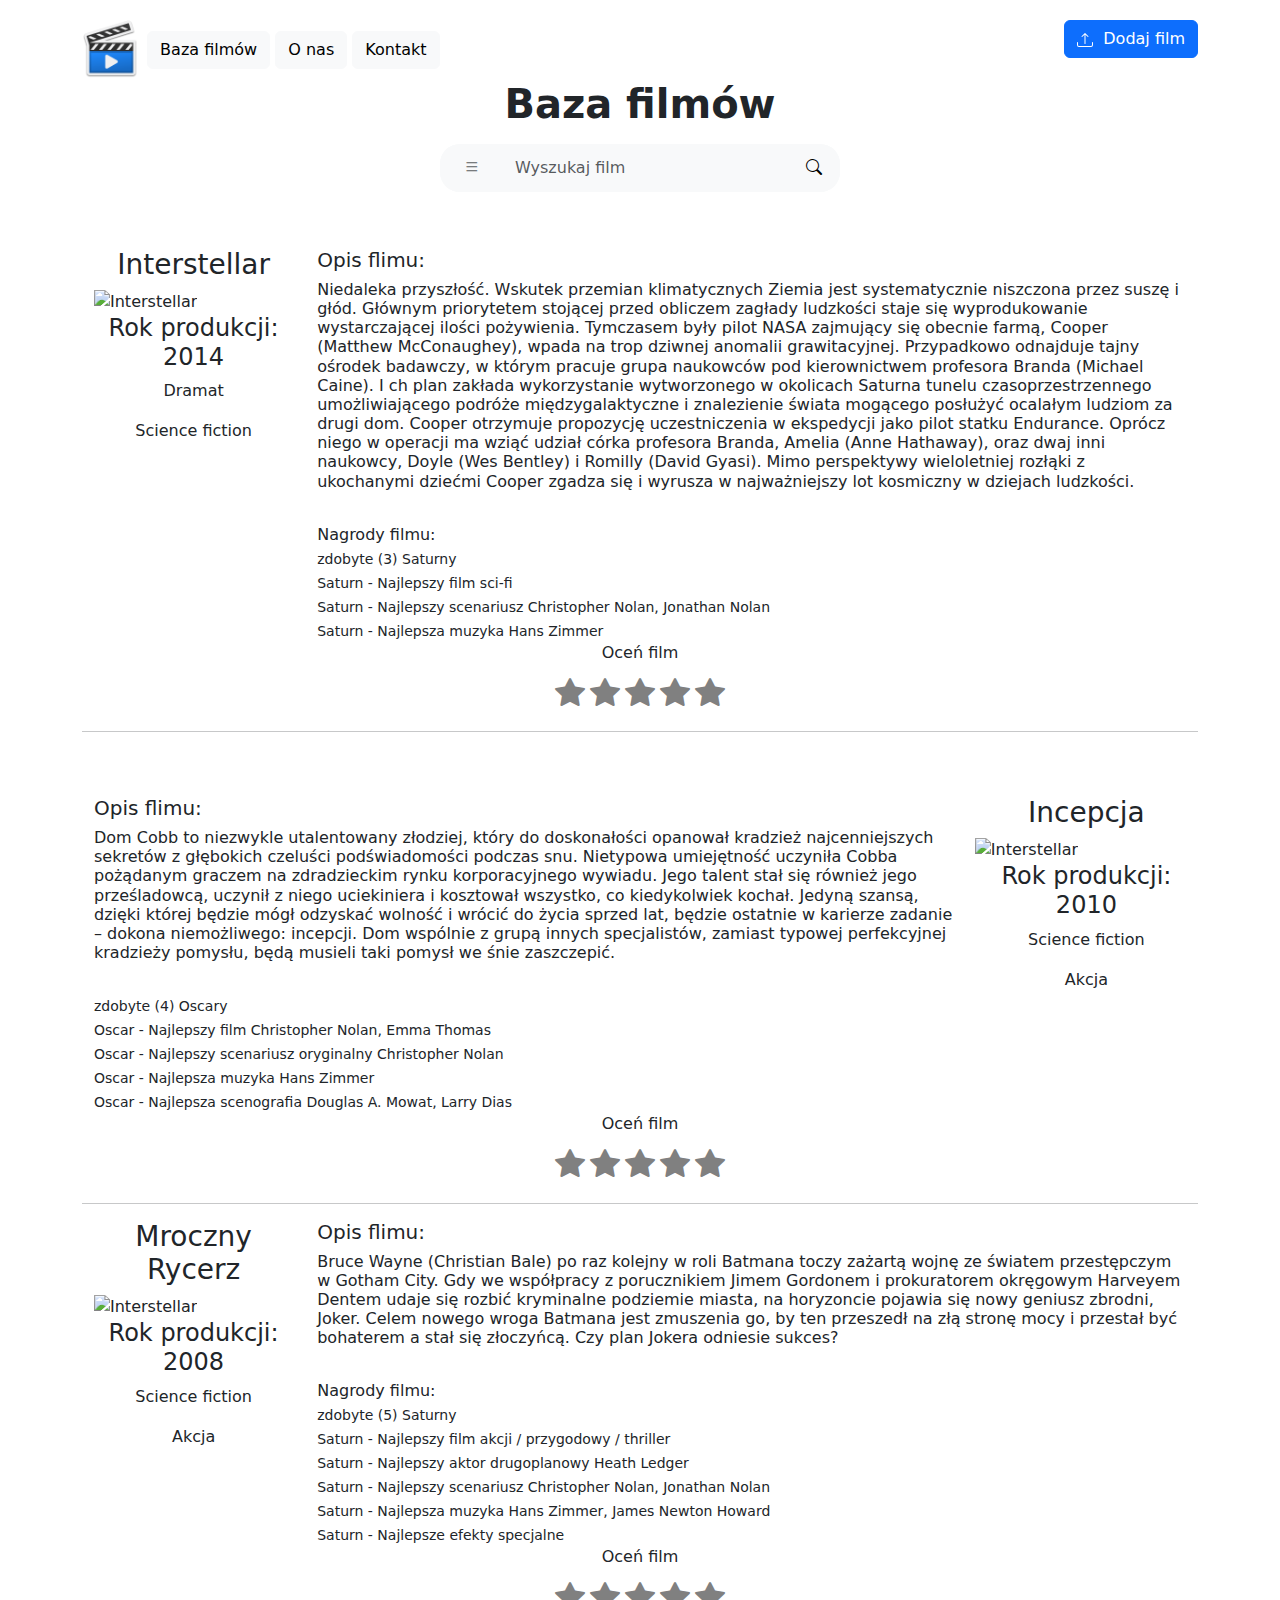
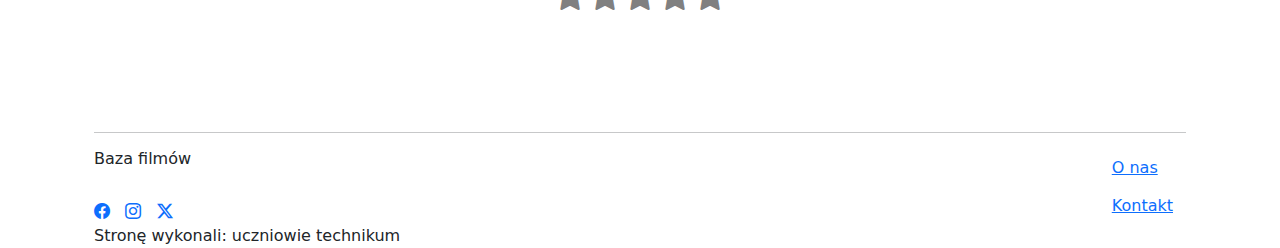
==== index.html @ 135ce3e7 "Add files via upload" ====
<!DOCTYPE html>
<html lang="pl">
<head>
    <meta charset="UTF-8">
    <meta name="viewport" content="width=device-width, initial-scale=1.0">
    <title>Baza filmów</title>
    <link rel="shortcut icon" href="movie.png" type="image/x-icon">
    <link rel="stylesheet" href="style.css">
    <link href="https://cdn.jsdelivr.net/npm/bootstrap@5.3.3/dist/css/bootstrap.min.css" rel="stylesheet" 
    integrity="sha384-QWTKZyjpPEjISv5WaRU9OFeRpok6YctnYmDr5pNlyT2bRjXh0JMhjY6hW+ALEwIH" crossorigin="anonymous">
    <link href="https://cdn.jsdelivr.net/npm/bootstrap-icons/font/bootstrap-icons.css" rel="stylesheet">

</head>
<body>
    <div class="container">
        <header>

            <div id="TopLeft">
                <a href="index.html"><img src="movie.png" alt="logo" width="60" height="60"></a>
                <a href="index.html"><button type="button" class="btn btn-light">Baza filmów</button></a>
                <a href="o-nas.html"><button type="button" class="btn btn-light">O nas</button></a>
                <a href="kontakt.html"><button type="button" class="btn btn-light">Kontakt</button></a>
            </div>

            <div id="TopRight">
                <a class="icon-link icon-link-hover" style="--bs-icon-link-transform: translate3d(0, -.125rem, 0);" href="dodawanieFilmu.html">
                    <button type="button" class="btn btn-primary">
                    <svg xmlns="http://www.w3.org/2000/svg" width="16" height="16" fill="currentColor" class="bi bi-upload" viewBox="0 0 16 16">
                        <path d="M.5 9.9a.5.5 0 0 1 .5.5v2.5a1 1 0 0 0 1 1h12a1 1 0 0 0 1-1v-2.5a.5.5 0 0 1 1 0v2.5a2 2 0 0 1-2 2H2a2 2 0 0 1-2-2v-2.5a.5.5 0 0 1 .5-.5"/>
                        <path d="M7.646 1.146a.5.5 0 0 1 .708 0l3 3a.5.5 0 0 1-.708.708L8.5 2.707V11.5a.5.5 0 0 1-1 0V2.707L5.354 4.854a.5.5 0 1 1-.708-.708z"/>
                      </svg>
                      &nbsp;Dodaj film
                    </button>
                  </a>
            </div>

        </header>

        <div class="container mt-4 text-center search-div" >
            <h1 class="fw-bold">Baza filmów</h1>
            <div class="d-flex justify-content-center mt-3">
                <div class="input-group search-bar">
                    <span class="input-group-text bg-light text-muted">
                        <div class="dropdown">
                            <button id="menuButton" class="input-group-text bg-light text-muted">
                                <i class="bi bi-list"></i>
                            </button>
                            <div id="categoryList" class="dropdown-menu">
                                <a class="dropdown-item" href="#">Akcja</a>
                                <a class="dropdown-item" href="#">Dramat</a>
                                <a class="dropdown-item" href="#">Komedia</a>
                                <a class="dropdown-item" href="#">Horror</a>
                                <a class="dropdown-item" href="#">Sci-Fi</a>
                            </div>
                        </div>
                        
                    </span>
                    <input type="text" class="form-control border-0 shadow-none" placeholder="Wyszukaj film" id="searchQuery">
                    <span class="input-group-text bg-light text-muted">
                        <button id="lens"><i class="bi bi-search"></i></button>
                    </span>
                </div>
            </div>
        </div>

        <main>
            
            <div class="container OddMovies" style="width: 20%;"> 
                    <h3 class="text-center title" >Interstellar</h3>
                    <img class="MoviePhotos" src="https://www.leslettresdelucie.fr/wp-content/uploads/2014/11/Interstellar-poster-2.jpg" alt="Interstellar">
                    <h4 class="text-center prodYear">Rok produkcji: 2014</h4>
                    <p class="text-center category">Dramat</p>
                    <p class="text-center category">Science fiction</p>
            </div>
            <div id="film1" class="container OddMovieDesc" style="width: 80%;"> 
                    <h5 class="text-left ">Opis flimu: </h5>
                    <h6 class="text-left  description">
                        Niedaleka przyszłość. Wskutek przemian klimatycznych Ziemia jest systematycznie niszczona przez suszę i głód.
                         Głównym priorytetem stojącej przed obliczem zagłady ludzkości staje się wyprodukowanie wystarczającej ilości pożywienia. 
                         Tymczasem były pilot NASA zajmujący się obecnie farmą, Cooper (Matthew McConaughey), wpada na trop dziwnej anomalii grawitacyjnej. 
                         Przypadkowo odnajduje tajny ośrodek badawczy, w którym pracuje grupa naukowców pod kierownictwem profesora Branda (Michael Caine). I
                         ch plan zakłada wykorzystanie wytworzonego w okolicach Saturna tunelu czasoprzestrzennego umożliwiającego podróże międzygalaktyczne
                          i znalezienie świata mogącego posłużyć ocalałym ludziom za drugi dom. Cooper otrzymuje propozycję uczestniczenia w ekspedycji jako pilot 
                          statku Endurance. Oprócz niego w operacji ma wziąć udział córka profesora Branda, Amelia (Anne Hathaway), oraz dwaj inni naukowcy, Doyle 
                          (Wes Bentley) i Romilly (David Gyasi). Mimo perspektywy wieloletniej rozłąki z ukochanymi dziećmi Cooper zgadza się i wyrusza w 
                          najważniejszy lot kosmiczny w dziejach ludzkości.
                    </h6>
                    <br>
                    Nagrody filmu: <br>
                    <small class="awards">
                        zdobyte (3) Saturny <br>
                        Saturn - Najlepszy film sci-fi <br>
                        Saturn - Najlepszy scenariusz Christopher Nolan, Jonathan Nolan <br>
                        Saturn - Najlepsza muzyka Hans Zimmer <br>
                    </small>
                  
            </div> 
            <div class="container mt-5 text-center oceny">
                
                <h6 class="text-center">Oceń film</h6>
                <form action="" method="post">
                    <div class="rating" id="rating">
                        <input type="radio" id="m1star5" name="rating" value="5">
                        <label for="m1star5"><i class="bi bi-star-fill"></i></label>
            
                        <input type="radio" id="m1star4" name="rating" value="4">
                        <label for="m1star4"><i class="bi bi-star-fill"></i></label>
            
                        <input type="radio" id="m1star3" name="rating" value="3">
                        <label for="m1star3"><i class="bi bi-star-fill"></i></label>
            
                        <input type="radio" id="m1star2" name="rating" value="2">
                        <label for="m1star2"><i class="bi bi-star-fill"></i></label>
            
                        <input type="radio" id="m1star1" name="rating" value="1">
                        <label for="m1star1"><i class="bi bi-star-fill"></i></label>
                    </div>
                </form>
            </div>
            
            <hr>

            <div id="film1" class="EvenMovies" style="width: 20%;"> 
                <br><br>
                    <h3 class="text-center title">Incepcja</h3>
                    <img class="MoviePhotos" src="https://encyklopediafantastyki.pl/images/7/74/Incepcja.jpg" alt="Interstellar">
                    <h4 class="text-center prodYear">Rok produkcji: 2010</h4>
                    <p class="text-center category">Science fiction</p>
                    <p class="text-center category">Akcja</p>
            </div>
            <div class="container EvenMoviesDesc" style="width: 80%;"> 
                <br><br>
                <h5 class="text-left ">Opis flimu: </h5>
                    <h6 class="text-left  description">
                        Dom Cobb to niezwykle utalentowany złodziej, który do doskonałości opanował 
                        kradzież najcenniejszych sekretów z głębokich czeluści podświadomości podczas snu. 
                        Nietypowa umiejętność uczyniła Cobba pożądanym graczem na zdradzieckim rynku korporacyjnego wywiadu. 
                        Jego talent stał się również jego prześladowcą, uczynił z niego uciekiniera i kosztował 
                        wszystko, co kiedykolwiek kochał. Jedyną szansą, dzięki której będzie mógł odzyskać wolność i 
                        wrócić do życia sprzed lat, będzie ostatnie w karierze zadanie – dokona niemożliwego: incepcji. 
                        Dom wspólnie z grupą innych specjalistów, zamiast typowej perfekcyjnej kradzieży pomysłu, będą 
                        musieli taki pomysł we śnie zaszczepić.
                    </h6>
                    <br>
                    <small class="awards">
                        zdobyte (4) Oscary <br>
                        Oscar - Najlepszy film Christopher Nolan, Emma Thomas <br>
                        Oscar - Najlepszy scenariusz oryginalny Christopher Nolan <br>
                        Oscar - Najlepsza muzyka Hans Zimmer <br>
                        Oscar - Najlepsza scenografia Douglas A. Mowat, Larry Dias <br>
                    </small>
                  
            </div> 
            <div class="container mt-5 text-center oceny">
                <h6>Oceń film</h6>
                <form>
                    <div class="rating">
                        <input type="radio" id="m2star5" name="rating" value="5">
                        <label for="m2star5"><i class="bi bi-star-fill"></i></label>
            
                        <input type="radio" id="m2star4" name="rating" value="4">
                        <label for="m2star4"><i class="bi bi-star-fill"></i></label>
            
                        <input type="radio" id="m2star3" name="rating" value="3">
                        <label for="m2star3"><i class="bi bi-star-fill"></i></label>
            
                        <input type="radio" id="m2star2" name="rating" value="2">
                        <label for="m2star2"><i class="bi bi-star-fill"></i></label>
            
                        <input type="radio" id="m2star1" name="rating" value="1">
                        <label for="m2star1"><i class="bi bi-star-fill"></i></label>
                    </div>
                </form>
            </div>

            <hr>
        <div id="film1" class="container OddMovies" style="width: 20%;"> 
            <h3 class="text-center title">Mroczny Rycerz</h3>
            <img class="MoviePhotos" src="https://a.allegroimg.com/original/114bea/161cde6f48a498586017d148f632/Plakat-filmowy-The-Dark-Knight-BATMAN-2008-100x70-240" alt="Interstellar">
            <h4 class="text-center prodYear">Rok produkcji: 2008</h4>
            <p class="text-center category">Science fiction</p>
            <p class="text-center category">Akcja</p>
        </div>

        <div class="container OddMovieDesc" style="width: 80%;"> 
                <h5 class="text-left ">Opis flimu: </h5>
                <h6 class="text-left  description">
                    Bruce Wayne (Christian Bale) po raz kolejny w roli Batmana toczy zażartą wojnę ze światem przestępczym w Gotham City. 
                    Gdy we współpracy z porucznikiem Jimem Gordonem i prokuratorem okręgowym Harveyem Dentem udaje się rozbić kryminalne 
                    podziemie miasta, na horyzoncie pojawia się nowy geniusz zbrodni, Joker. Celem nowego wroga Batmana jest zmuszenia go,
                     by ten przeszedł na złą stronę mocy i przestał być bohaterem a stał się złoczyńcą. Czy plan Jokera odniesie sukces?
                </h6>
                <br>
                Nagrody filmu: <br>
                <small class="awards">
                zdobyte (5) Saturny <br>
                Saturn - Najlepszy film akcji / przygodowy / thriller <br>
                Saturn - Najlepszy aktor drugoplanowy Heath Ledger <br>
                Saturn - Najlepszy scenariusz Christopher Nolan, Jonathan Nolan <br>
                Saturn - Najlepsza muzyka Hans Zimmer, James Newton Howard <br>
                Saturn - Najlepsze efekty specjalne <br>
                </small>
            
        </div> 
        <div class="container mt-5 text-center oceny">
            
            <h6 class="text-center">Oceń film</h6>
            <form>
                <div class="rating">
                    <input type="radio" id="m3star5" name="rating" value="5">
                    <label for="m3star5"><i class="bi bi-star-fill"></i></label>
        
                    <input type="radio" id="m3star4" name="rating" value="4">
                    <label for="m3star4"><i class="bi bi-star-fill"></i></label>
        
                    <input type="radio" id="m3star3" name="rating" value="3">
                    <label for="m3star3"><i class="bi bi-star-fill"></i></label>
        
                    <input type="radio" id="m3star2" name="rating" value="2">
                    <label for="m3star2"><i class="bi bi-star-fill"></i></label>
        
                    <input type="radio" id="m3star1" name="rating" value="1">
                    <label for="m3star1"><i class="bi bi-star-fill"></i></label>
                </div>
            </form>
        </div>  
        </main>

        
        <footer class="container mt-4">
            <br><br><br>
            <hr>
    
            <div id="BottomLeft">
                <a href="index.html" id="BazaFilmow"><h6>Baza filmów</h6></a><br>
                <a href="facebook.com"><i class="bi bi-facebook"></i></a> &nbsp;
                <a href="instagram.com"><i class="bi bi-instagram"></i></a> &nbsp;
                <a href="x.com"><i class="bi bi-twitter-x"></i></a><br>
                Stronę wykonali: uczniowie technikum
            </div>
    
            <div id="BottomRight">
            <a href="o-nas.html"><button type="button" class="btn btn-link">O nas</button></a><br>
            <a href="kontakt.html"><button type="button" class="btn btn-link">Kontakt</button></a><br>
            </div>
    
        </footer>

    </div>
    
    <script>
    document.addEventListener("DOMContentLoaded", function () {
        const menuButton = document.getElementById("menuButton");
        const categoryList = document.getElementById("categoryList");

        menuButton.addEventListener("click", function (event) {
            event.stopPropagation(); 
            categoryList.style.display = categoryList.style.display === "block" ? "none" : "block";
        });

        document.addEventListener("click", function (event) {
            if (!menuButton.contains(event.target) && !categoryList.contains(event.target)) {
                categoryList.style.display = "none";
            }
        });
    });

    </script>
    

</body>
</html>
---- style.css ----
body{
    overflow-y: scroll;
}

header{
    margin-top: 20px;
}

#TopLeft{
    float: left;
}
#TopRight{
    float: right;
}
.search-div{
    clear: both;
}
.search-bar {
    background-color: #f8f9fa !important; 
    border-radius: 20px;
    max-width: 400px;
    position: relative;
}

.search-bar input {
    border-radius: 20px !important;
    background-color: #f8f9fa !important; 
    border: none; 
}

.search-bar input:focus {
    border-radius: 20px !important;
    background-color: #f8f9fa !important; 
    box-shadow: none !important; 
    outline: none !important; 
}

.search-bar .input-group-text {
    border-radius: 20px !important;
    background-color: #f8f9fa !important; 
    border: none;
}
.dropdown {
    position: relative; 
}

#categoryList {
    clear: both;
    position: absolute;
    top: 100%;
    left: 0;
    background-color: white;
    border-radius: 5px;
    box-shadow: 0px 4px 6px rgba(0, 0, 0, 0.1);
    padding: 10px;
    min-width: 150px;
    z-index: 9999; 
    display: none;
    border: 2px solid black;
}


#categoryList a {
    display: block;
    padding: 8px 12px;
    text-decoration: none;
    color: black;
}

#categoryList a:hover {
    background-color: #f0f0f0;
}


#lens{
    border: none;
    background-color: #f8f9fa;
}



main{
    margin-top: 5%;
}
.OddMovies{
    float: left;
}


.OddMovieDesc{
    float: right ;
}

.EvenMovies{
    clear: both;
    float: right;
}
.EvenMoviesDesc{
    float: left;
}

.Movies {
    text-decoration: none;
    color: inherit;
}

.rating input {
    display: none;
}
.rating label {
    font-size: 30px;
    color: gray;
    cursor: pointer;
}
.rating input:checked ~ label {
    color: gold;
}
.oceny{
    clear: both;
    text-align: center;
}
footer{
    clear: both;
    
}

#BottomLeft{
    clear: both;
    float: left;
}
#BazaFilmow{
    text-decoration: none;
    color: inherit;
}

#BottomRight{
    float: right;
}

.MoviePhotos{
    width: 100%;
    height: 50%;
}
#description{
    width: 30%;

}
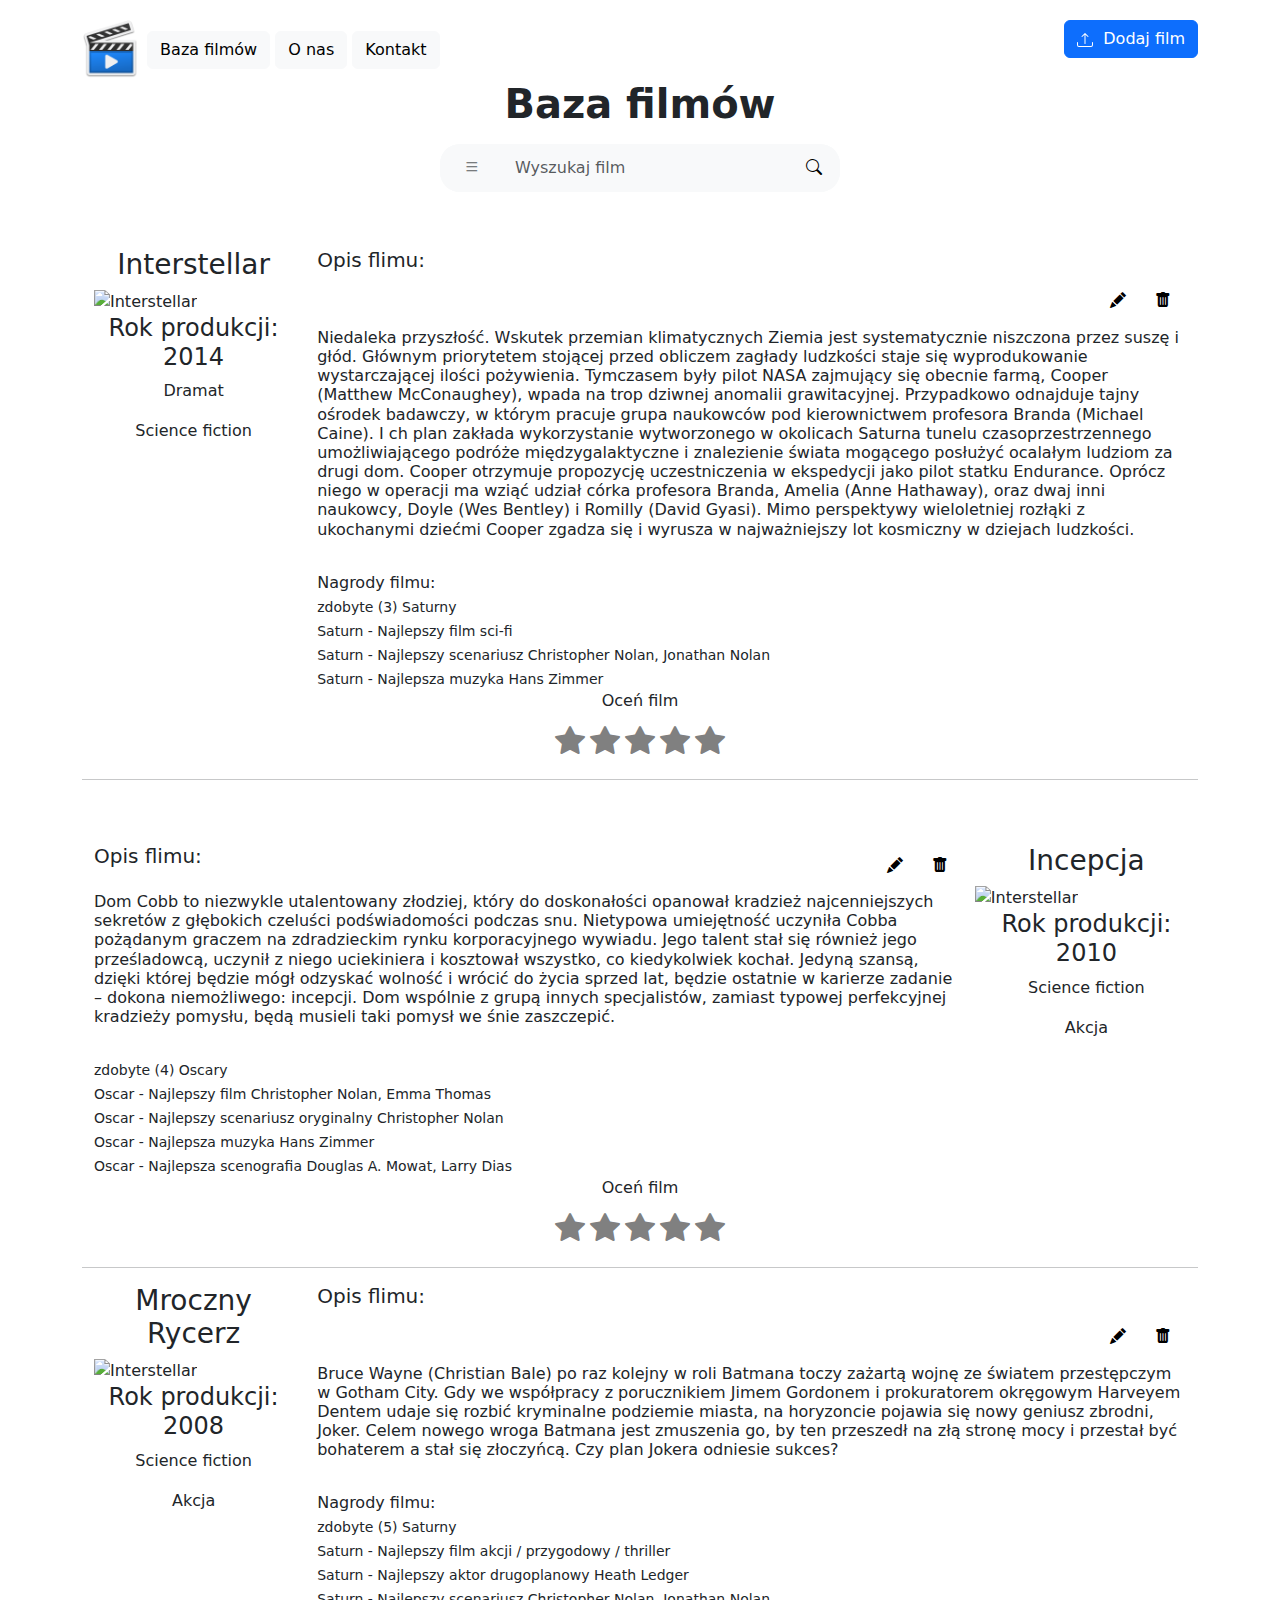
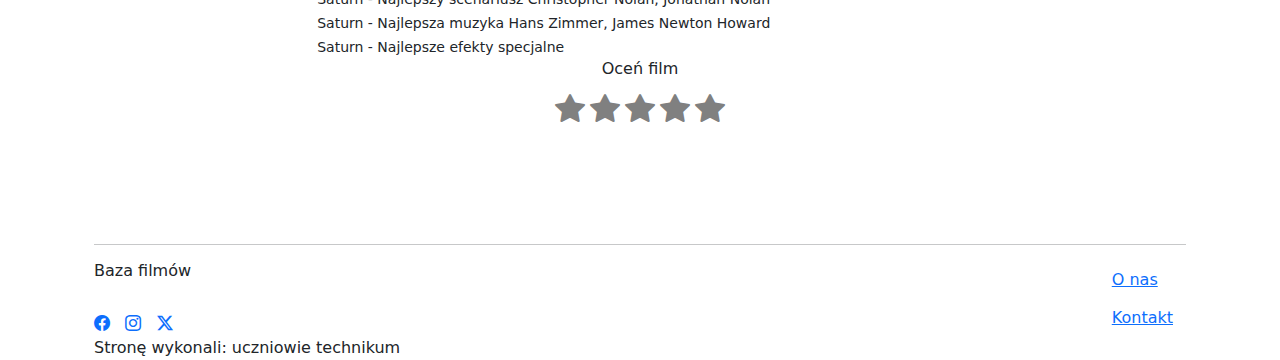
==== commit e31eaacc: "Update index.html" ====
--- a/index.html
+++ b/index.html
@@ -73,7 +73,11 @@
                     <p class="text-center category">Science fiction</p>
             </div>
             <div id="film1" class="container OddMovieDesc" style="width: 80%;"> 
-                    <h5 class="text-left ">Opis flimu: </h5>
+                    <div class="MovieHeader">
+                        <h5 class="text-left OddMovieH5">Opis flimu: </h5>
+                        <button class="MovieControls"><i class="bi bi-trash-fill"></i></button>
+                        <button class="MovieControls"><i class="bi bi-pencil-fill"></i></button>   
+                    </div><br><br>
                     <h6 class="text-left  description">
                         Niedaleka przyszłość. Wskutek przemian klimatycznych Ziemia jest systematycznie niszczona przez suszę i głód.
                          Głównym priorytetem stojącej przed obliczem zagłady ludzkości staje się wyprodukowanie wystarczającej ilości pożywienia. 
@@ -130,7 +134,11 @@
             </div>
             <div class="container EvenMoviesDesc" style="width: 80%;"> 
                 <br><br>
-                <h5 class="text-left ">Opis flimu: </h5>
+                <div class="OddMovieHeader">
+                    <h5 class="text-left MovieH5">Opis flimu: </h5>
+                    <button class="MovieControls"><i class="bi bi-trash-fill"></i></button>
+                    <button class="MovieControls"><i class="bi bi-pencil-fill"></i></button>   
+                </div><br><br>
                     <h6 class="text-left  description">
                         Dom Cobb to niezwykle utalentowany złodziej, który do doskonałości opanował 
                         kradzież najcenniejszych sekretów z głębokich czeluści podświadomości podczas snu. 
@@ -183,7 +191,11 @@
         </div>
 
         <div class="container OddMovieDesc" style="width: 80%;"> 
-                <h5 class="text-left ">Opis flimu: </h5>
+            <div class="MovieHeader">
+                <h5 class="text-left OddMovieH5">Opis flimu: </h5>
+                <button class="MovieControls"><i class="bi bi-trash-fill"></i></button>
+                <button class="MovieControls"><i class="bi bi-pencil-fill"></i></button>   
+            </div><br><br>
                 <h6 class="text-left  description">
                     Bruce Wayne (Christian Bale) po raz kolejny w roli Batmana toczy zażartą wojnę ze światem przestępczym w Gotham City. 
                     Gdy we współpracy z porucznikiem Jimem Gordonem i prokuratorem okręgowym Harveyem Dentem udaje się rozbić kryminalne 
@@ -233,9 +245,9 @@
     
             <div id="BottomLeft">
                 <a href="index.html" id="BazaFilmow"><h6>Baza filmów</h6></a><br>
-                <a href="facebook.com"><i class="bi bi-facebook"></i></a> &nbsp;
-                <a href="instagram.com"><i class="bi bi-instagram"></i></a> &nbsp;
-                <a href="x.com"><i class="bi bi-twitter-x"></i></a><br>
+                <a href="https://www.facebook.com/" target="_blank"><i class="bi bi-facebook"></i></a> &nbsp;
+                <a href="https://www.instagram.com/" target="_blank"><i class="bi bi-instagram"></i></a> &nbsp;
+                <a href="https://x.com/" target="_blank"><i class="bi bi-twitter-x"></i></a><br>
                 Stronę wykonali: uczniowie technikum
             </div>
     
@@ -269,4 +281,4 @@
     
 
 </body>
-</html>+</html>
--- a/style.css
+++ b/style.css
@@ -82,10 +82,20 @@
 main{
     margin-top: 5%;
 }
+
+
 .OddMovies{
     float: left;
 }
-
+.MovieH5{
+    float: left;
+}
+.MovieControls{
+    float: right;
+    border: none;
+    background-color: white;
+    margin: 1%;
+}
 
 .OddMovieDesc{
     float: right ;
@@ -145,3 +155,4 @@
     width: 30%;
 
 }
+
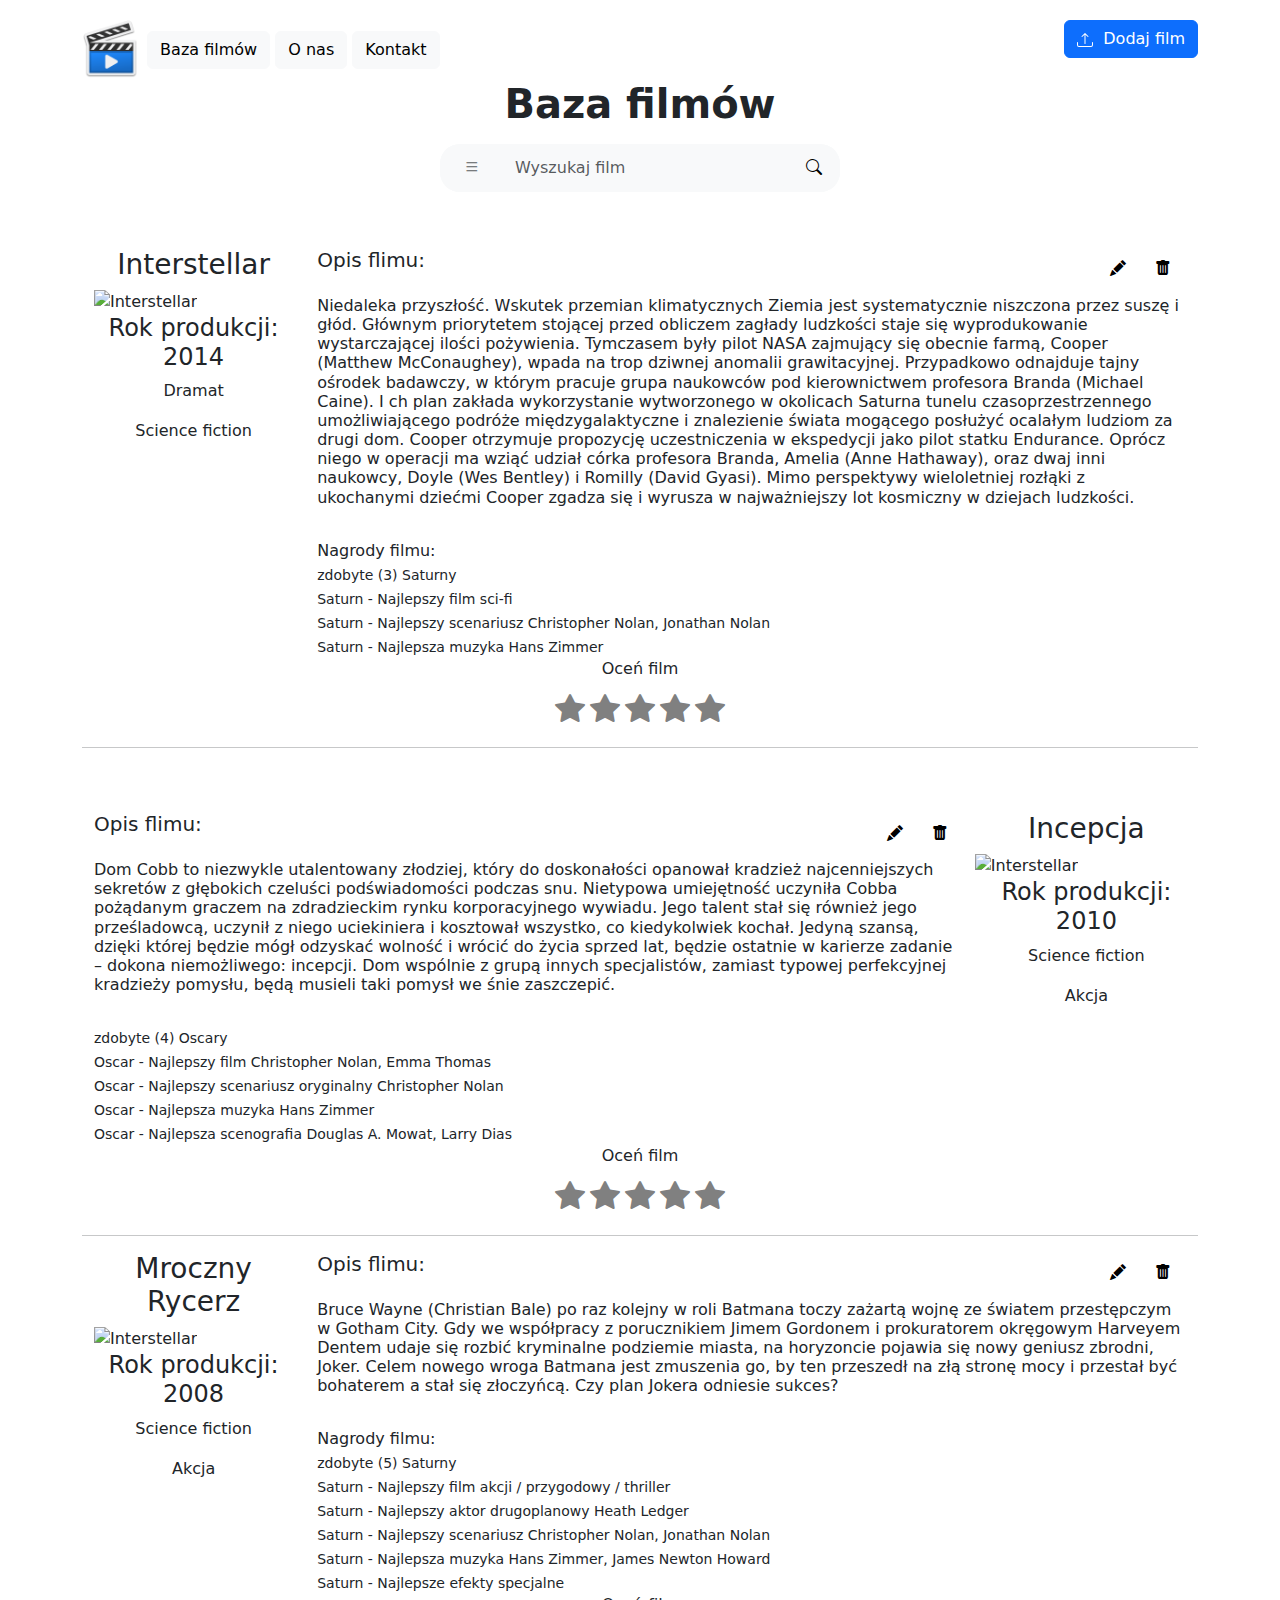
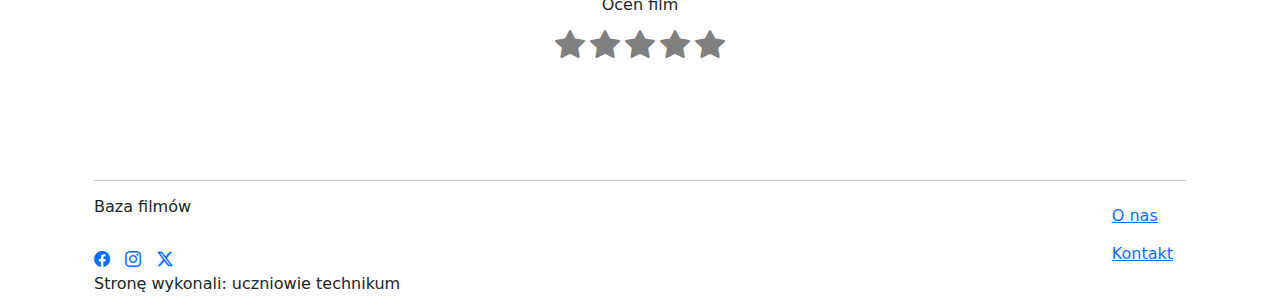
==== commit 3974bacc: "Update index.html" ====
--- a/index.html
+++ b/index.html
@@ -74,7 +74,7 @@
             </div>
             <div id="film1" class="container OddMovieDesc" style="width: 80%;"> 
                     <div class="MovieHeader">
-                        <h5 class="text-left OddMovieH5">Opis flimu: </h5>
+                        <h5 class="text-left MovieH5">Opis flimu: </h5>
                         <button class="MovieControls"><i class="bi bi-trash-fill"></i></button>
                         <button class="MovieControls"><i class="bi bi-pencil-fill"></i></button>   
                     </div><br><br>
@@ -192,7 +192,7 @@
 
         <div class="container OddMovieDesc" style="width: 80%;"> 
             <div class="MovieHeader">
-                <h5 class="text-left OddMovieH5">Opis flimu: </h5>
+                <h5 class="text-left MovieH5">Opis flimu: </h5>
                 <button class="MovieControls"><i class="bi bi-trash-fill"></i></button>
                 <button class="MovieControls"><i class="bi bi-pencil-fill"></i></button>   
             </div><br><br>
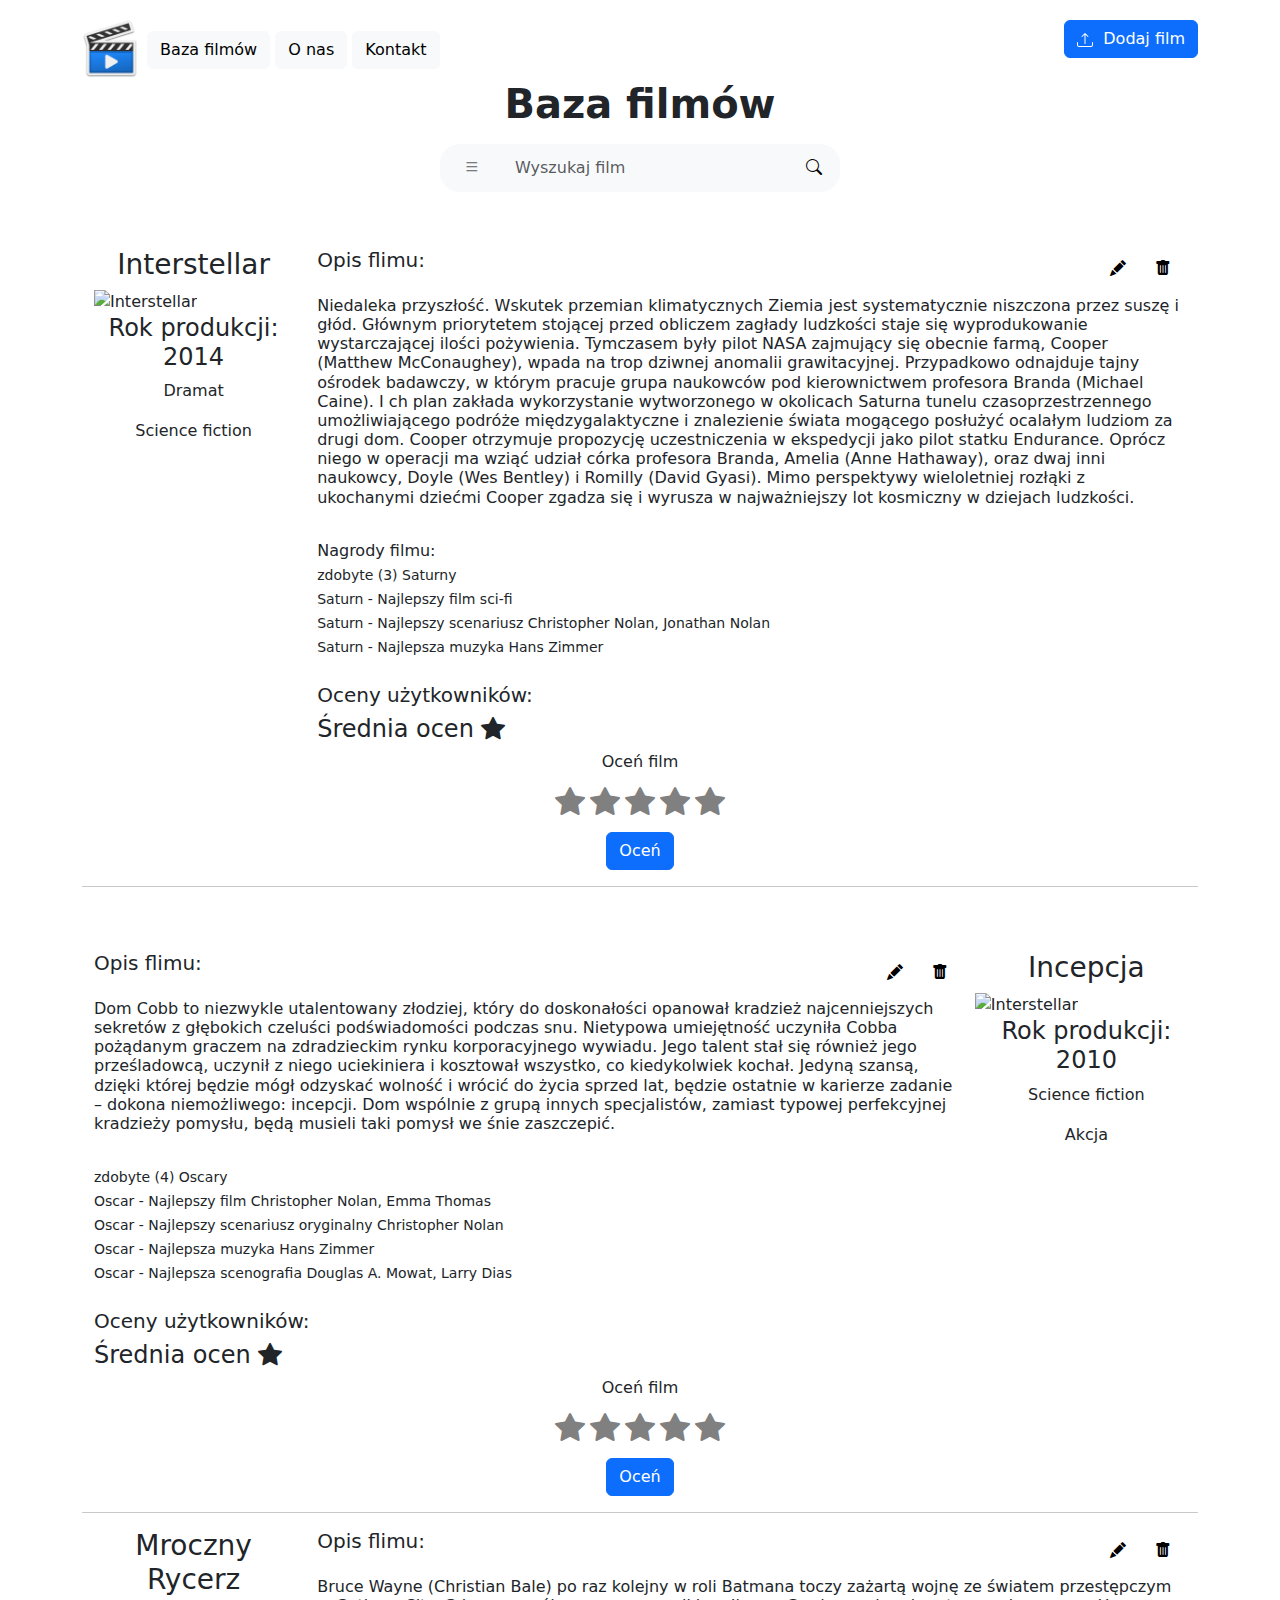
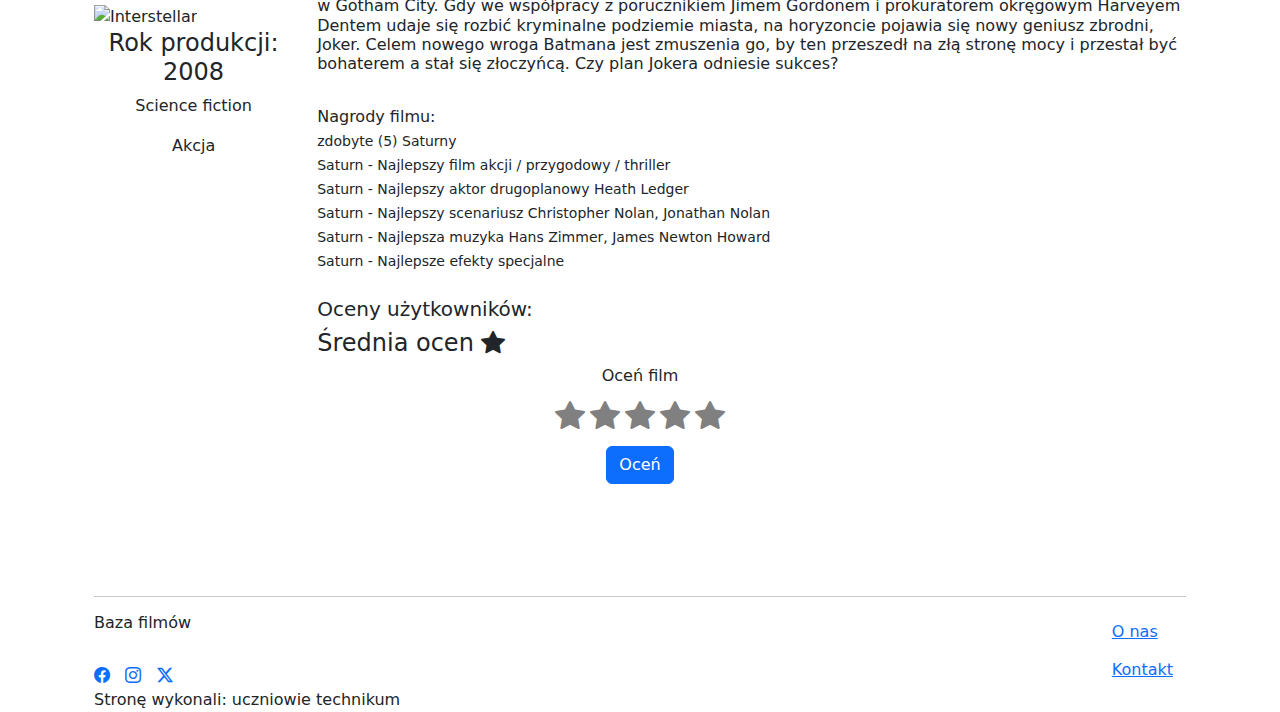
==== commit 205f6497: "Update index.html" ====
--- a/index.html
+++ b/index.html
@@ -89,6 +89,7 @@
                           (Wes Bentley) i Romilly (David Gyasi). Mimo perspektywy wieloletniej rozłąki z ukochanymi dziećmi Cooper zgadza się i wyrusza w 
                           najważniejszy lot kosmiczny w dziejach ludzkości.
                     </h6>
+                    
                     <br>
                     Nagrody filmu: <br>
                     <small class="awards">
@@ -97,6 +98,11 @@
                         Saturn - Najlepszy scenariusz Christopher Nolan, Jonathan Nolan <br>
                         Saturn - Najlepsza muzyka Hans Zimmer <br>
                     </small>
+                    <br>
+                    <div>
+                        <h5>Oceny użytkowników: </h5>
+                        <h4>Średnia ocen <i class="bi bi-star-fill UserRatings"></i></h4>
+                    </div>
                   
             </div> 
             <div class="container mt-5 text-center oceny">
@@ -119,6 +125,7 @@
                         <input type="radio" id="m1star1" name="rating" value="1">
                         <label for="m1star1"><i class="bi bi-star-fill"></i></label>
                     </div>
+                    <button type="submit" class="btn btn-primary mt-2">Oceń</button>
                 </form>
             </div>
             
@@ -157,6 +164,11 @@
                         Oscar - Najlepsza muzyka Hans Zimmer <br>
                         Oscar - Najlepsza scenografia Douglas A. Mowat, Larry Dias <br>
                     </small>
+                    <br>
+                    <div>
+                        <h5>Oceny użytkowników: </h5>
+                        <h4>Średnia ocen <i class="bi bi-star-fill UserRatings"></i></h4>
+                    </div>
                   
             </div> 
             <div class="container mt-5 text-center oceny">
@@ -178,6 +190,7 @@
                         <input type="radio" id="m2star1" name="rating" value="1">
                         <label for="m2star1"><i class="bi bi-star-fill"></i></label>
                     </div>
+                    <button type="submit" class="btn btn-primary mt-2">Oceń</button>
                 </form>
             </div>
 
@@ -212,6 +225,11 @@
                 Saturn - Najlepsza muzyka Hans Zimmer, James Newton Howard <br>
                 Saturn - Najlepsze efekty specjalne <br>
                 </small>
+                <br>
+                    <div>
+                        <h5>Oceny użytkowników: </h5>
+                        <h4>Średnia ocen <i class="bi bi-star-fill UserRatings"></i></h4>
+                    </div>
             
         </div> 
         <div class="container mt-5 text-center oceny">
@@ -234,6 +252,7 @@
                     <input type="radio" id="m3star1" name="rating" value="1">
                     <label for="m3star1"><i class="bi bi-star-fill"></i></label>
                 </div>
+                <button type="submit" class="btn btn-primary mt-2">Oceń</button>
             </form>
         </div>  
         </main>
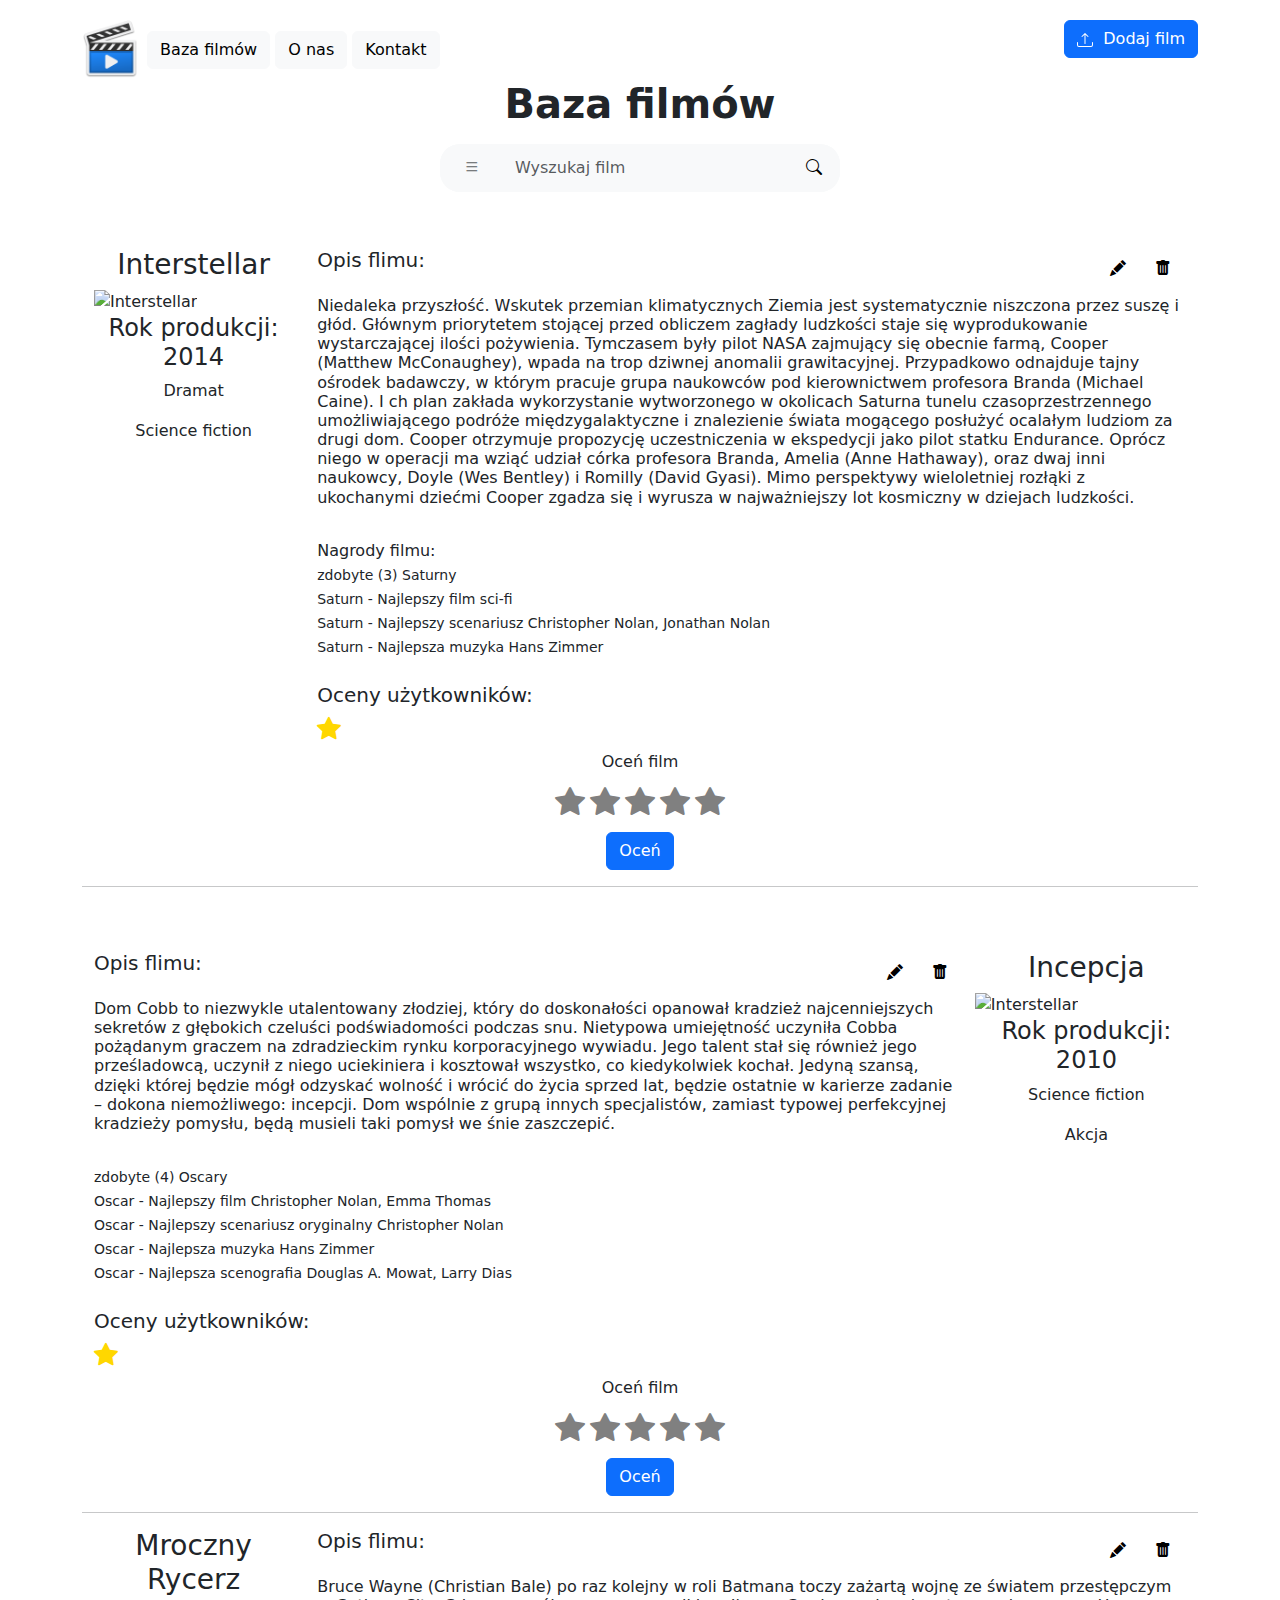
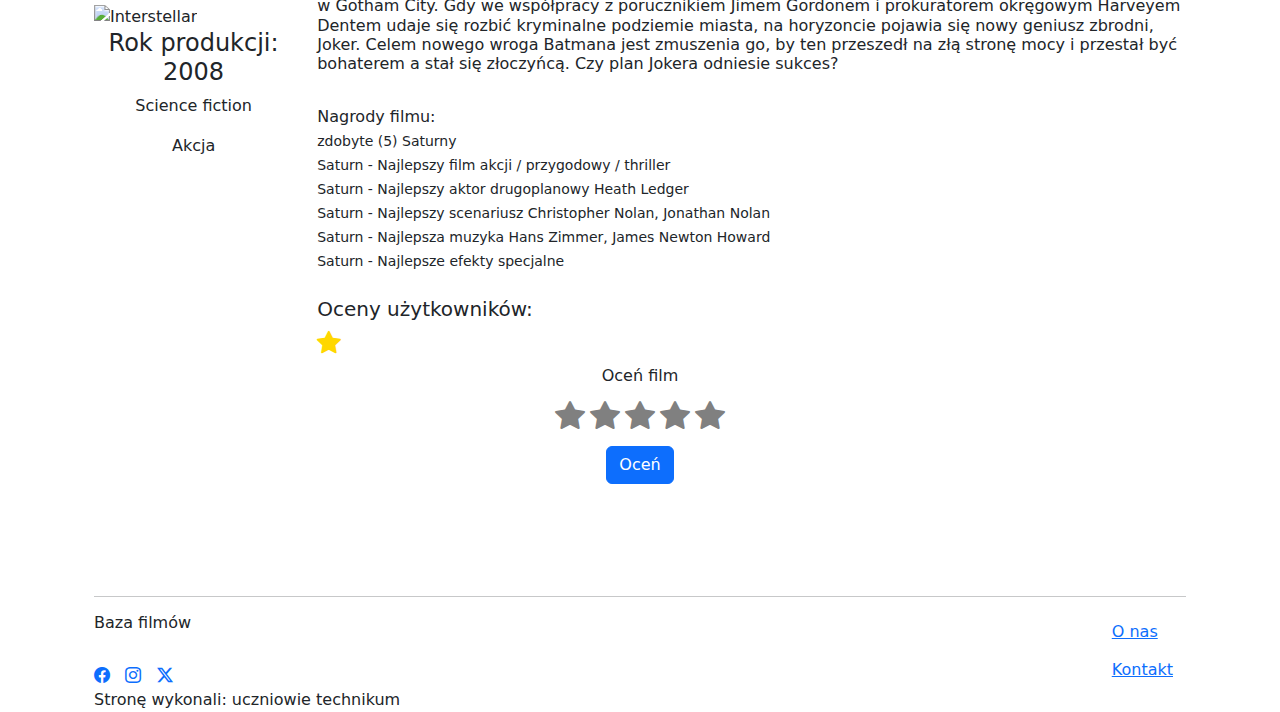
==== commit 7040350e: "Update index.html" ====
--- a/index.html
+++ b/index.html
@@ -46,11 +46,21 @@
                                 <i class="bi bi-list"></i>
                             </button>
                             <div id="categoryList" class="dropdown-menu">
-                                <a class="dropdown-item" href="#">Akcja</a>
+                                <a class="dropdown-item" href="#">Akcja</a> 
                                 <a class="dropdown-item" href="#">Dramat</a>
                                 <a class="dropdown-item" href="#">Komedia</a>
                                 <a class="dropdown-item" href="#">Horror</a>
                                 <a class="dropdown-item" href="#">Sci-Fi</a>
+                                <a class="dropdown-item" href="#">Fantasy</a>
+                                <a class="dropdown-item" href="#">Thriller</a>
+                                <a class="dropdown-item" href="#">Romans</a>
+                                <a class="dropdown-item" href="#">Przygodowy</a>
+                                <a class="dropdown-item" href="#">Familijny</a>
+                                <a class="dropdown-item" href="#">Dokumentalny</a>
+                                <a class="dropdown-item" href="#">Musical</a>
+                                <a class="dropdown-item" href="#">Historyczny</a>
+                                <a class="dropdown-item" href="#">Western</a>
+                                <a class="dropdown-item" href="#">Kryminał</a>
                             </div>
                         </div>
                         
@@ -101,7 +111,8 @@
                     <br>
                     <div>
                         <h5>Oceny użytkowników: </h5>
-                        <h4>Średnia ocen <i class="bi bi-star-fill UserRatings"></i></h4>
+                        <!-- średnia ocen niech będzie wpisana w h4 przed <i> -->
+                        <h4><i class="bi bi-star-fill UserRatings"></i></h4>
                     </div>
                   
             </div> 
@@ -167,7 +178,8 @@
                     <br>
                     <div>
                         <h5>Oceny użytkowników: </h5>
-                        <h4>Średnia ocen <i class="bi bi-star-fill UserRatings"></i></h4>
+                        <!-- średnia ocen niech będzie wpisana w h4 przed <i> -->
+                        <h4><i class="bi bi-star-fill UserRatings"></i></h4>
                     </div>
                   
             </div> 
@@ -228,7 +240,8 @@
                 <br>
                     <div>
                         <h5>Oceny użytkowników: </h5>
-                        <h4>Średnia ocen <i class="bi bi-star-fill UserRatings"></i></h4>
+                        <!-- średnia ocen niech będzie wpisana w h4 przed <i> -->
+                        <h4><i class="bi bi-star-fill UserRatings"></i></h4>
                     </div>
             
         </div> 
--- a/style.css
+++ b/style.css
@@ -113,6 +113,9 @@
     text-decoration: none;
     color: inherit;
 }
+.UserRatings{
+    color: gold;
+}
 
 .rating input {
     display: none;
